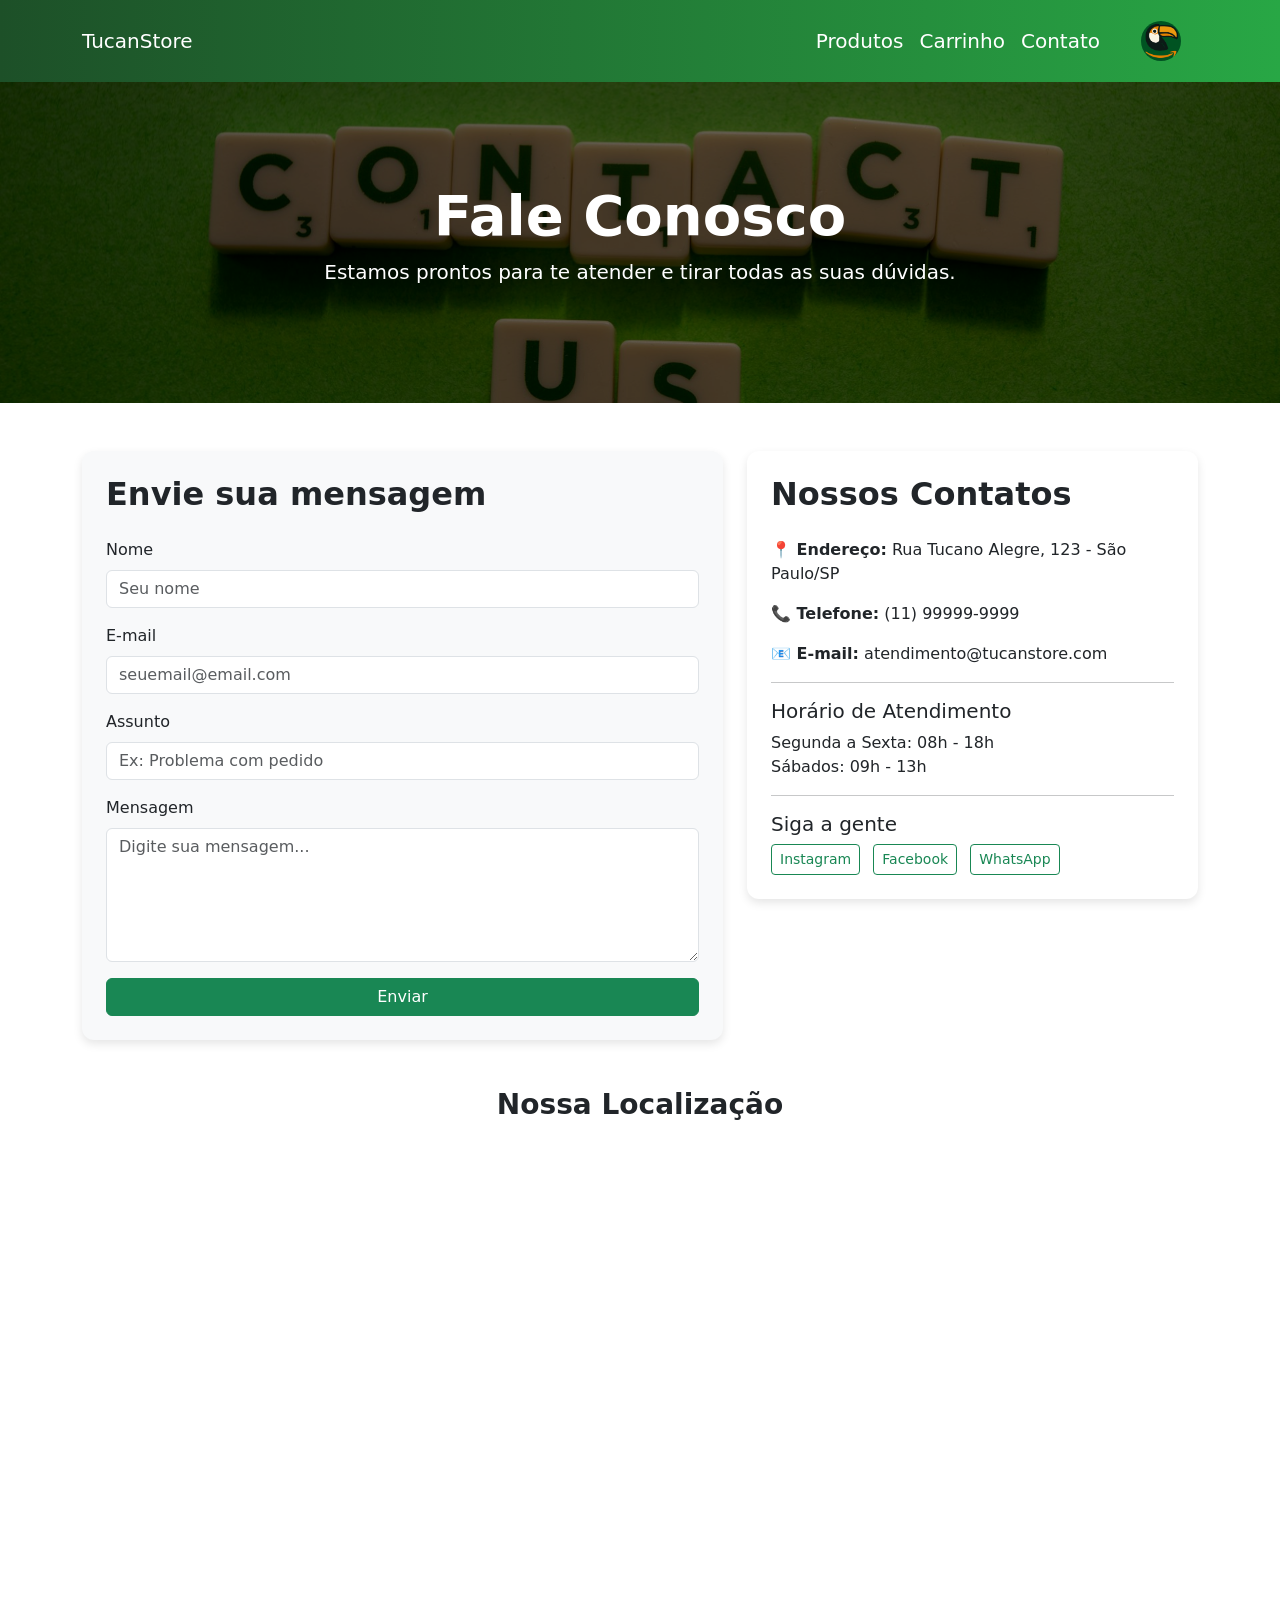
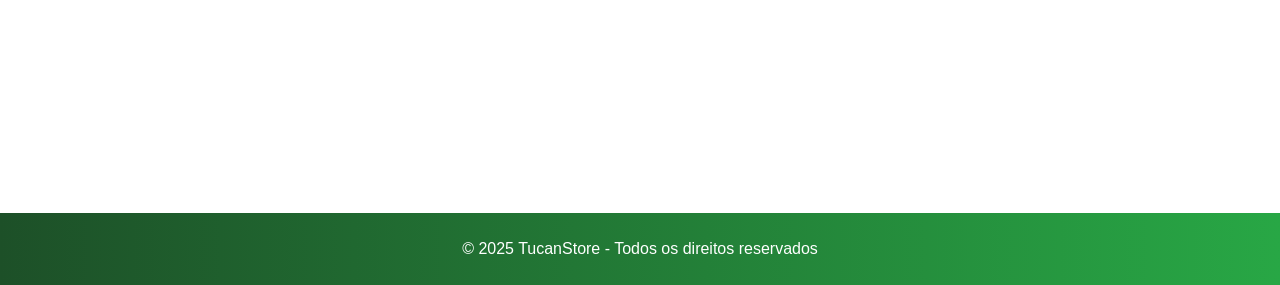
==== contato.html @ 3e0bde97 "criado pagina de contato" ====
<!DOCTYPE html>
<html lang="pt-br">
    <head>
        <meta charset="UTF-8">
        <meta name="viewport" content="width=device-width, initial-scale=1.0">
        <title>Contato - TucanStore</title>
        <!------------------------------- bibliotecas e arquivos externos --------------------------------->
        <link href="https://cdn.jsdelivr.net/npm/bootstrap@5.3.3/dist/css/bootstrap.min.css" rel="stylesheet">
        <link rel="stylesheet" href="style.css">
        
    </head>
    <body>
        <!----------------------------- area do header - lado esquerdo ------------------------------>
        <nav style="position: sticky; top: 0; z-index: 1;" class="navbar navbar-expand-lg" data-bs-target="#menu" id="header">
            <div class="container">
                <a style="text-decoration: none;" class="navbar text-white fs-5" href="index.html">TucanStore</a>
                <button class="navbar-toggler text-white" type="button" data-bs-toggle="collapse" data-bs-target="#menu" aria-controls="menu" aria-expanded="false" aria-label="Alternar navegação">☰</button>
                <!-- lado direito do header -->
                <div class="collapse navbar-collapse justify-content-end" id="menu">
                    <ul class="navbar-nav align-items-center">
                        <li class="nav-item"><a class="nav-link fs-5" href="#">Produtos</a></li>
                        <li class="nav-item"><a class="nav-link fs-5" href="#">Carrinho</a></li> 
                        <li class="nav-item"><a class="nav-link fs-5" href="contato.html">Contato</a></li>
                        <!-- logo -->
                        <li class="nav-item ms-lg-3">
                            <a class="btn d-flex align-items-center px-3 py-2" href="index.html">
                                <img src="assets/logo.png" alt="logo-empresa" width="40" height="40" class="rounded-circle">
                            </a>
                        </li>
                    </ul>
                </div>
            </div>
        </nav>
        <!----------------- Hero com a imagem de contato ---------------->
        <section class="contact-header">
            <h1 class="display-4 fw-bold">Fale Conosco</h1>
            <p class="lead">Estamos prontos para te atender e tirar todas as suas dúvidas.</p>
        </section>
        <!-- Formulário de Contato -->
        <div class="container my-5">
            <div class="row g-4">
                <!------------- Formulário --------------->
                <div class="col-md-7">
                    <div class="p-4 bg-light contact-card">
                        <h2 class="fw-bold mb-4">Envie sua mensagem</h2>
                        <form>
                        <div class="mb-3">
                            <label for="nome" class="form-label">Nome</label>
                            <input type="text" class="form-control" id="nome" placeholder="Seu nome" required>
                        </div>
                        <div class="mb-3">
                            <label for="email" class="form-label">E-mail</label>
                            <input type="email" class="form-control" id="email" placeholder="seuemail@email.com" required>
                        </div>
                        <div class="mb-3">
                            <label for="assunto" class="form-label">Assunto</label>
                            <input type="text" class="form-control" id="assunto" placeholder="Ex: Problema com pedido">
                        </div>
                        <div class="mb-3">
                            <label for="mensagem" class="form-label">Mensagem</label>
                            <textarea class="form-control" id="mensagem" rows="5" placeholder="Digite sua mensagem..." required></textarea>
                        </div>
                        <button type="submit" class="btn btn-success w-100">Enviar</button>
                        </form>
                    </div>
                </div>
                <!---------------- Informações de Contato -------------------->
                <div class="col-md-5">
                    <div class="p-4 bg-white contact-card">
                        <h2 class="fw-bold mb-4">Nossos Contatos</h2>
                        <p><strong>📍 Endereço:</strong> Rua Tucano Alegre, 123 - São Paulo/SP</p>
                        <p><strong>📞 Telefone:</strong> (11) 99999-9999</p>
                        <p><strong>📧 E-mail:</strong> atendimento@tucanstore.com</p>
                        <hr>
                        <h5>Horário de Atendimento</h5>
                        <p>Segunda a Sexta: 08h - 18h <br> Sábados: 09h - 13h</p>
                        <hr>
                        <h5>Siga a gente</h5>
                        <a href="#" class="btn btn-outline-success btn-sm me-2">Instagram</a>
                        <a href="#" class="btn btn-outline-success btn-sm me-2">Facebook</a>
                        <a href="#" class="btn btn-outline-success btn-sm">WhatsApp</a>
                    </div>
                </div>
            </div>
        </div>

        <!---------------- Mapa ----------------->
        <div class="container mb-5">
            <h3 class="fw-bold text-center mb-3">Nossa Localização</h3>
            <div class="ratio ratio-16x9">
                <iframe src="https://www.google.com/maps/embed?pb=!1m18!1m12!1m3!1d3656.902802157455!2d-46.66232538446488!3d-23.575448368580963!2m3!1f0!2f0!3f0!3m2!1i1024!2i768!4f13.1!3m3!1m2!1s0x94ce59c9d57a57a5%3A0x3e7b1a25bb4b8c7b!2sAv.%20Paulista%2C%201000%20-%20Bela%20Vista%2C%20S%C3%A3o%20Paulo%20-%20SP%2C%2001310-100!5e0!3m2!1spt-BR!2sbr!4v1677850981234!5m2!1spt-BR!2sbr" 
                        width="600" height="450" style="border:0;" allowfullscreen="" loading="lazy"></iframe>
            </div>
        </div>

        <!------------ area de Rodapé --------------->
        <footer class="bg-dark text-white text-center py-4">
            <p class="mb-0">© 2025 TucanStore - Todos os direitos reservados</p>
        </footer>

        <!--------- Bootstrap - javascript ----------->
        <script src="https://cdn.jsdelivr.net/npm/bootstrap@5.3.3/dist/js/bootstrap.bundle.min.js"></script>
    </body>
</html>
---- style.css ----
/*********** estilo aplicado ao corpo da pagina ***************/
body{
    margin:0;
}
/********** estilo aplicado aos cards de produto *************/
.product-card{
    max-width: 320px;
    background: #fff;
    border-radius: 12px;
    box-shadow: 0 4px 15px rgba(0,0,0,0.1);
    overflow: hidden;
    transition: transform 0.3s ease, box-shadow 0.3s ease;
    cursor: pointer;
}
.product-card:hover {
    transform: translateY(-8px);
    box-shadow: 0 10px 25px rgba(0,0,0,0.15);
}
.product-image {
    width: 100%;
    height: 200px;
    object-fit: cover;
}
.product-info {
    padding: 20px;
    text-align: center;
}
.product-title {
    font-size: 1.2rem;
    color: #333;
    margin-bottom: 8px;
    font-weight: 700;
}
.product-description {
    font-size: 0.9rem;
    color: #666;
    margin-bottom: 16px;
    min-height: 48px; /* Mantém altura fixa para uniformidade */
}
.product-price {
    font-size: 1.3rem;
    color: green;
    font-weight: 700;
    margin-bottom: 20px;
}
.btn-buy {
    background-color: green;
    border: none;
    border-radius: 8px;
    color: white;
    font-size: 1rem;
    padding: 12px 24px;
    cursor: pointer;
    transition: background-color 0.3s ease;
    width: 100%;
}
.btn-buy:hover {
    background-color: rgb(20, 65, 20);
}
/*************** estilo aplicado ao cabecalho *****************/
#header{
    background: linear-gradient(90deg, #1d5028,#28a745);
    padding: 12px 0;
}
.navbar-brand{
    color: #fff !important;
    letter-spacing: 1px;
}
.nav-link{
    color: #fff !important;
    font-weight: 500;
    transition: 0.3s;
}
.nav-link:hover{
    color: black !important;
}
/**************** estilo aplicado ao rodape ********************/
footer {
    background: linear-gradient(90deg, #1d5028, #28a745);
    color: #fff;
    font-family: Arial, sans-serif;
}
.footer-separador{
    border: 0;
    border-top: 1px solid black;
    margin: 1rem;
}
.footer-columns{
    gap:2rem;
}
.footer-column{
    min-width: 200px;
}
.footer-column h6{
    margin-bottom: 1rem;
    padding: 0;
}
.footer-column ul li a{
    color: #ccc;
    font-size: 1.1rem;
    transition: color 0.3;
}
.footer-column ul li a:hover{
    text-decoration: underline !important; 
}
/*************** estilo aplicado a barra de busca *****************/
.search-box {
    border-radius: 50px;
    box-shadow: 0 4px 15px rgba(0, 0, 0, 0.1);
    border: 1px solid #e0e0e0;
    transition: box-shadow 0.3s ease, border-color 0.3s ease;
}

.search-box:focus-within {
    border-color: #28a745;
    box-shadow: 0 6px 20px rgba(40, 167, 69, 0.2);
}

.btn-search {
    background-color: green;
    color: #fff;
    border: none;
    border-radius: 50px;
    font-weight: 600;
    transition: background-color 0.3s ease;
}

.btn-search:hover {
    background-color: rgb(20, 65, 20);
}

/*************** estilo aplicado a faixa de beneficios *****************/
.beneficios-bar {
    background-color: #f4f9f5;
    border-bottom: 1px solid #d8ebd9;
}

.beneficios-icon {
    width: 48px;
    height: 48px;
    background-color: #e1f3e4;
    color: #1d5028;
    border-radius: 50%;
    display: flex;
    align-items: center;
    justify-content: center;
    font-size: 1.4rem;
    flex-shrink: 0;
    transition: transform 0.3s ease, background-color 0.3s ease;
}

.beneficios-item:hover .beneficios-icon {
    transform: scale(1.1);
    background-color: #28a745;
}

/*************** estilo aplicado as pilulas de categoria *****************/
.btn-category {
    background-color: #fff;
    color: #1d5028;
    border: 1px solid #28a745;
    border-radius: 50px;
    padding: 6px 18px;
    font-size: 0.9rem;
    font-weight: 600;
    cursor: pointer;
    transition: all 0.25s ease;
    text-transform: capitalize;
}

.btn-category:hover {
    background-color: #e1f3e4;
}

.btn-category.active {
    background-color: #28a745;
    color: #fff;
    box-shadow: 0 4px 10px rgba(40, 167, 69, 0.25);
}
/*************** banner *****************/
.banner{
    background-image: url(assets/bannerBlackFrieday.webp);
    width: 100%;
    height: 200px;
    /* faz a imagem cobrir todo o conteúdo sem esticar */
    background-size: cover;
    /* centraliza a imagem */
    background-position: center;
    /* impede que a imagem se repita */
    background-repeat: no-repeat;
}
/********** estilo aplicado na pagina de contato ****************/
.contact-header {       
    background: linear-gradient(rgba(0,0,0,0.6), rgba(0,0,0,0.6)), url('assets/foto-contato.jpg') center/cover no-repeat;
    color: white;
    text-align: center;
    padding: 100px 20px;
}
.contact-card {
    border-radius: 12px;
    box-shadow: 0 4px 10px rgba(0,0,0,0.1);
    transition: transform 0.2s;
}
.contact-card:hover {
    transform: scale(1.03);
}
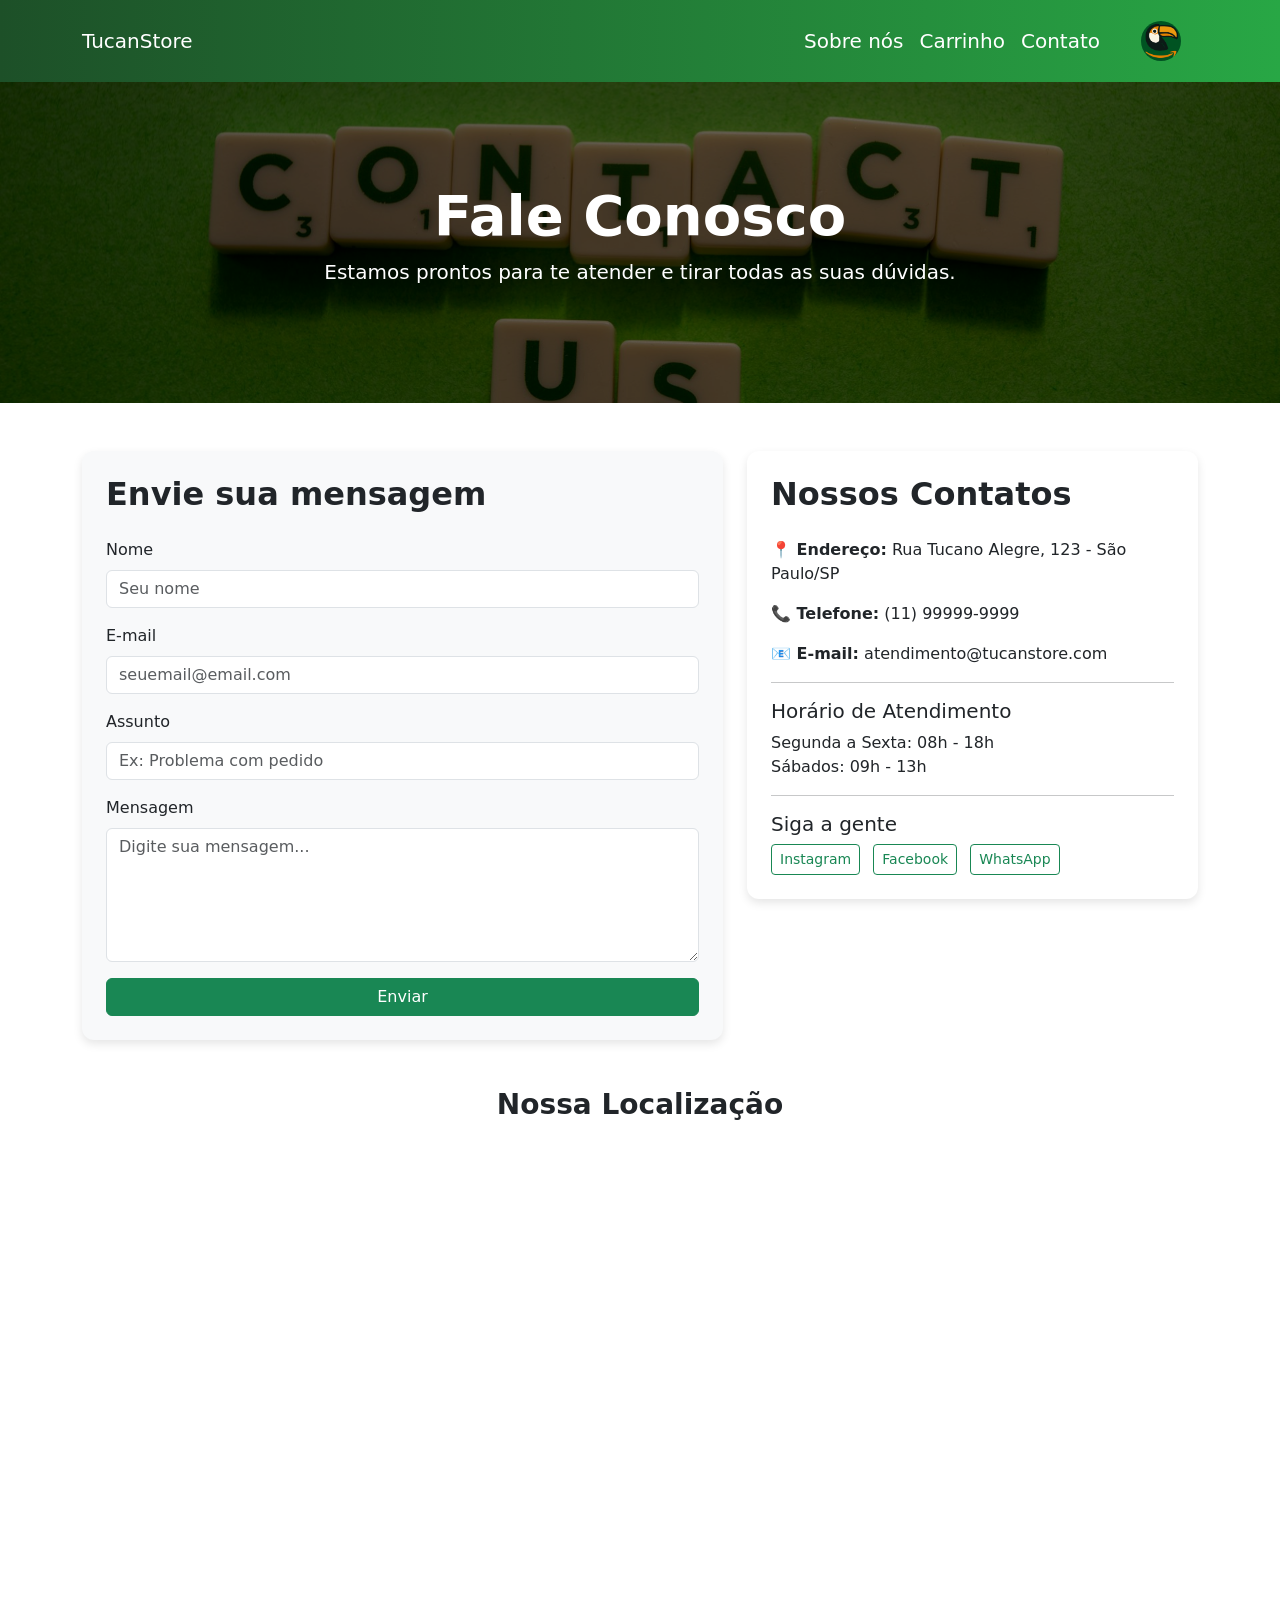
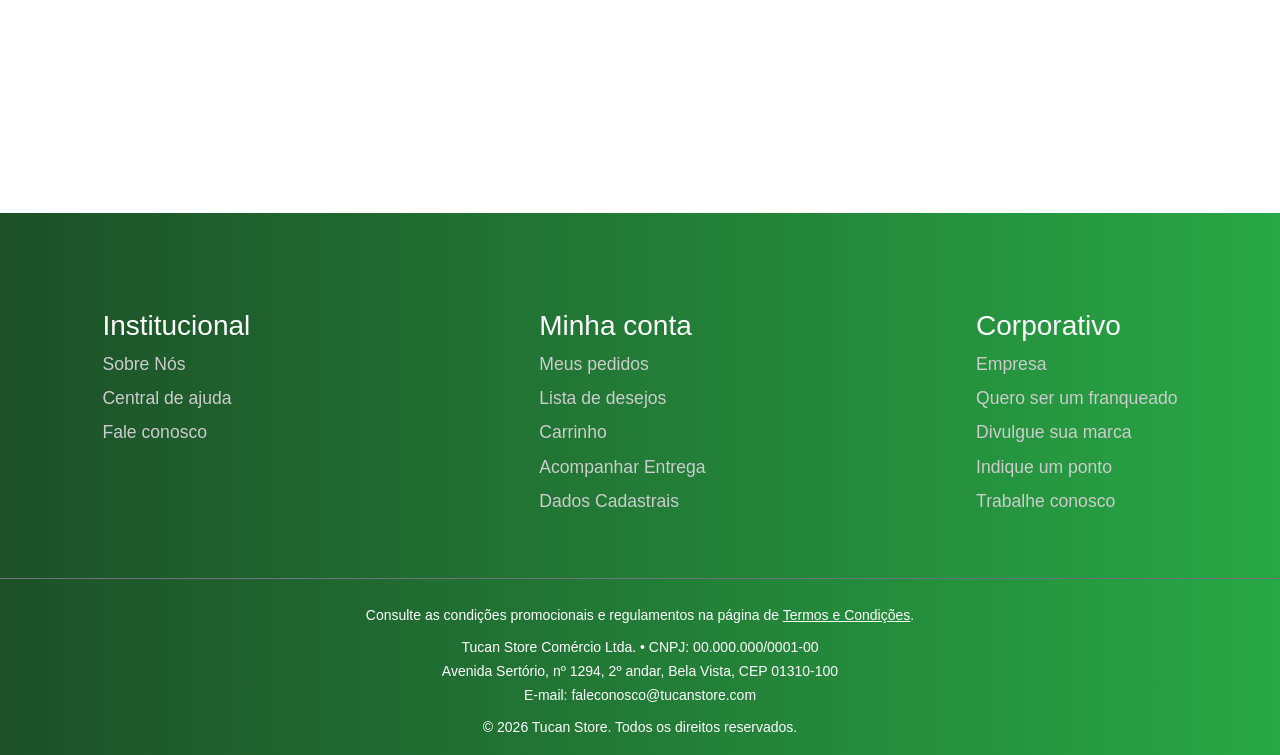
==== commit 3a760c84: "implementada pagina sobrenos" ====
--- a/contato.html
+++ b/contato.html
@@ -18,7 +18,7 @@
                 <!-- lado direito do header -->
                 <div class="collapse navbar-collapse justify-content-end" id="menu">
                     <ul class="navbar-nav align-items-center">
-                        <li class="nav-item"><a class="nav-link fs-5" href="#">Produtos</a></li>
+                        <li class="nav-item"><a class="nav-link fs-5" href="sobrenos.html">Sobre nós</a></li>
                         <li class="nav-item"><a class="nav-link fs-5" href="#">Carrinho</a></li> 
                         <li class="nav-item"><a class="nav-link fs-5" href="contato.html">Contato</a></li>
                         <!-- logo -->
@@ -93,12 +93,68 @@
             </div>
         </div>
 
-        <!------------ area de Rodapé --------------->
-        <footer class="bg-dark text-white text-center py-4">
-            <p class="mb-0">© 2025 TucanStore - Todos os direitos reservados</p>
+        <!-------------------------- footer ----------------------------->
+        <footer class="text-white mt-5 pt-5 pb-3">
+            <div class="footer-columns d-flex justify-content-around text-start flex-wrap mt-5">
+
+                <!-- primeira coluna -->
+                <div class="footer-column">
+                    <h3>Institucional</h3>
+                    <ul class="list-unstyled d-flex flex-column gap-2">
+                        <li><a class="text-grey-dark text-decoration-none" href="#">Sobre Nós</a></li>
+                        <li><a class="text-grey-dark text-decoration-none" href="#">Central de ajuda</a></li>
+                        <li><a class="text-grey-dark text-decoration-none" href="#">Fale conosco</a></li>
+                    </ul>
+                </div>
+
+                <!-- segunda coluna -->
+                <div class="footer-column">
+                    <h3>Minha conta</h3>
+                    <ul class="list-unstyled d-flex flex-column gap-2">
+                        <li><a class="text-grey-dark text-decoration-none" href="#">Meus pedidos</a></li>
+                        <li><a class="text-grey-dark text-decoration-none" href="#">Lista de desejos</a></li>
+                        <li><a class="text-grey-dark text-decoration-none" href="#">Carrinho</a></li>
+                        <li><a class="text-grey-dark text-decoration-none" href="#">Acompanhar Entrega</a></li>
+                        <li><a class="text-grey-dark text-decoration-none" href="#">Dados Cadastrais</a></li>
+                    </ul>
+                </div>
+
+                <!-- terceira coluna -->
+                <div class="footer-column">
+                    <h3>Corporativo</h3>
+                    <ul class="list-unstyled d-flex flex-column gap-2">
+                        <li><a class="text-grey-dark text-decoration-none" href="#">Empresa</a></li>
+                        <li><a class="text-grey-dark text-decoration-none" href="#">Quero ser um franqueado</a></li>
+                        <li><a class="text-grey-dark text-decoration-none" href="#">Divulgue sua marca</a></li>
+                        <li><a class="text-grey-dark text-decoration-none" href="#">Indique um ponto</a></li>
+                        <li><a class="text-grey-dark text-decoration-none" href="#">Trabalhe conosco</a></li>
+                    </ul>
+                </div>
+            </div>
+
+            <!-- direitos autorais e informações legais -->
+            <div class="footer-bottom text-center mt-5 pt-4 border-top border-secondary">
+                <p class="mb-2">
+                    <small>
+                        Consulte as condições promocionais e regulamentos na página de 
+                        <a href="#" class="text-white text-decoration-underline">Termos e Condições</a>.
+                    </small>
+                </p>
+
+                <address class="mb-2">
+                    <small>
+                        Tucan Store Comércio Ltda. &bull; CNPJ: 00.000.000/0001-00<br>
+                        Avenida Sertório, nº 1294, 2º andar, Bela Vista, CEP 01310-100<br>
+                        E-mail: <a href="mailto:faleconosco@tucanstore.com" class="text-white text-decoration-none">faleconosco@tucanstore.com</a>
+                    </small>
+                </address>
+
+                <small class="text-white">&copy; 2026 Tucan Store. Todos os direitos reservados.</small>
+            </div>
         </footer>
 
-        <!--------- Bootstrap - javascript ----------->
+        <!--------- carregamento dos script ------------>
+        <script src="script.js"></script>
         <script src="https://cdn.jsdelivr.net/npm/bootstrap@5.3.3/dist/js/bootstrap.bundle.min.js"></script>
     </body>
 </html>
--- a/style.css
+++ b/style.css
@@ -180,7 +180,7 @@
 }
 /*************** banner *****************/
 .banner{
-    background-image: url(assets/bannerBlackFrieday.webp);
+    background-image: url("assets/bannerBlackFrieday.webp");
     width: 100%;
     height: 200px;
     /* faz a imagem cobrir todo o conteúdo sem esticar */
@@ -205,4 +205,56 @@
 .contact-card:hover {
     transform: scale(1.03);
 }
-
+/**************** about hero *********************/
+.about-hero{
+    background: linear-gradient(rgba(0, 0, 0, 0.6), rgba(0, 0, 0, 0.6)), url('assets/escritorio.jpg') center/cover no-repeat;
+    color: white;
+    text-align: center;
+    padding: 100px 20px;
+    width: 100%;
+}
+
+/***************** valores da empresa *******************/
+.caixa{
+    display: flex;
+    flex-direction: row;
+    gap: 30px;
+    justify-content: center;
+}
+.valores-card{
+    background-color: #2e7d32;
+    color: #fff;
+    border-radius: 15px;
+    padding: 25px;
+    text-align: center;
+    transition: all 0.4s ease;
+    box-shadow: 0 4px 10px rgba(0,0,0,0.15);
+    cursor: pointer;
+}
+.valores-card:hover{
+    background-color: #1d5028;
+    transform: translate(-8px) scale(1.03);
+    box-shadow: 0 10px 20px rgba(0, 0, 0, 0.25);
+}
+.valores-card::after{
+    content: "";
+    position: absolute;
+    top: 0;
+    left: -100%;
+    width: 100%;
+    height: 100%;
+    background: linear-gradient(120deg, transparent, rgba(255,255,255,0.25),transparent);
+    transition: 0.6s;
+}
+.valores-card:hover::after {
+    left: 100%;
+}
+/************** fotos dos colaboradores - team ***************/
+.team img{
+    width: 150px;
+    height: 150px;
+    object-fit: cover;
+    border-radius: 50%;
+    margin: 25px;
+}
+
